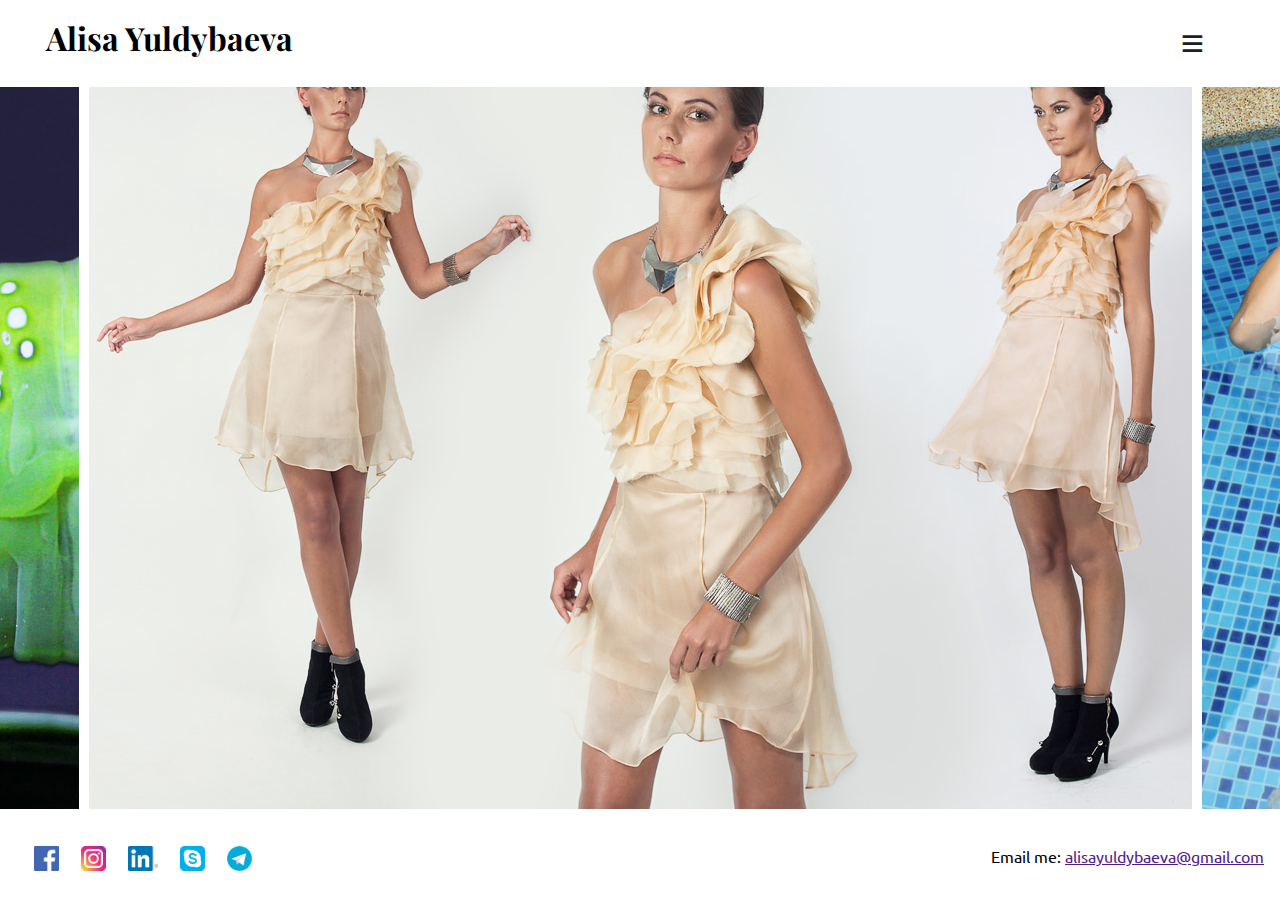
==== about.html @ d860464f "1" ====
<!doctype html>
<html lang="en">
<title>Alisa Yuldybaeva Professional Portfolio</title>

<head>
	<link rel="stylesheet" type="text/css" href="css/stylesheet.css"/>
	<link rel="stylesheet" href="css/owl.carousel.min.css">
	<link rel="stylesheet" href="css/owl.theme.default.min.css">
	<link href="https://fonts.googleapis.com/css?family=Playfair+Display" rel="stylesheet">
	<link href="https://fonts.googleapis.com/css?family=Srisakdi|Ubuntu" rel="stylesheet">
    <title></title>
</head>

<body>
  <header class="header-content">	
		<h1 class="titleay">Alisa Yuldybaeva</h1>
		
		<nav class="nav-container">
			<button class="menu-button"> &#x02261; </button>
			<ul class="navmenu">
					<li>
							<a href="about.html">about</a>
						</li>
						<li>
							<a href="product.html">product</a>
						</li>
						<li>
							<a href="fashion.html">fashion</a>
						</li>
						<li>
							<a href="photojournalism.html">journalism</a>
						</li>
						<li>
							<a href="macro.html">macro</a>
								</li>
						<li>
							<a href="backstage.html">backstage</a>
						</li>
			</ul>
		</nav>
	</header>
	<div id="main">
	 
		<div class="gallery owl-carousel owl-theme" >
			<div class="item" > <img src="images/featured/1.jpg" alt="1" > </div>
			<div class="item" > <img src="images/featured/2.jpg" alt="2" > </div>
			<div class="item" > <img src="images/featured/3.jpg" alt="3" > </div>
			<div class="item" > <img src="images/featured/4.jpg" alt="4" > </div>
			<div class="item" > <img src="images/featured/5.jpg" alt="5" > </div>
			<div class="item" > <img src="images/featured/6.jpg" alt="6" > </div>
			<div class="item" > <img src="images/featured/7.jpg" alt="7" > </div>
			<div class="item" > <img src="images/featured/8.jpg" alt="8" > </div>
			<div class="item" > <img src="images/featured/9.jpg" alt="9" > </div>
			<div class="item" > <img src="images/featured/10.jpg" alt="10" ></div>
		</div>
	
	</div>
	
  	<footer>
		<div class="socialmedia">
			<a href="http://facebook.com/mizarii" class="new-window"><img src="images/icons/f-ogo_RGB_HEX-58.png" alt="Facebook" height="25px"></a>
			<a href="https://www.instagram.com/mizariiphotography/" class="new-window"><img src="images/icons/iconfinder_social_media_applications_3-instagram_4102579.png" alt="Instagram" height="25px"></a>
			<a href="https://www.linkedin.com/in/alisa-yuldybaeva/" class="new-window"><img src="images/icons/In-2C-54px-R.png" alt="LinkedIn" height="25px"></a>
			<a href="skype:alisayuldybaeva?userinfo" class="new-window"><img src="images/icons/iconfinder_social_media_applications_17-skype_4102589.png" alt="Skype" height="25px"></a>
			<a href="https://t.me/mizarii" class="new-window"><img src="images/icons/iconfinder_social_media_applications_19-telegram_4102591.png" alt="Telegram" height="25px"></a>
		</div>
		<div class="email">
			Email me: <a href="">alisayuldybaeva@gmail.com</a>
		</div>
	</footer>
		
	<script src="scripts/jquery.js"></script>
	<script src="scripts/scripts.js"></script>
	<script src="scripts/owl.carousel.min.js"></script>
</body>
</html>
---- css/stylesheet.css ----
* {
    box-sizing: border-box; 
   }
   body {
     margin: 0;
   }
   #main {
     display: flex;
     max-height: 70vh;
     align-items: center;
     margin-top: 15vh;
   }
   #main > article {
     flex: 1;
   }
   #main > nav {
     order: -1;
   }
   header, footer, article {
     padding: 1em;
   }

   header{
    background: rgb(255, 255, 255);
    height: 87px;
    position: fixed;
    top: 0;
    left: 0;
    right: 0;
    z-index: 900;
   }

   .header-content{
    display: flex;
    justify-content: space-between;
    align-items: stretch;
    align-items: center;
   }


   .h1{
    font-family: 'Playfair Display', serif;
   }

   .titleay{
    display: flex;
    flex-direction: column;
    height: 100%;
    align-items: stretch;
    padding-left: 30px;
    font-family: 'Playfair Display', serif;
    z-index: 900;
   }

.nav-container{
  position: relative;
  display: inline-block;
  padding-right: 50px;
  z-index: 1000;
}

.nav-container:hover .navmenu{
  display: block;
  
}

 .menu-button{
    height: 100%;
    width: 100%;
 }

   button{
    background-color: #ffffff;
    color: rgb(32, 32, 32);
    padding: 10px;
    font-size: 40px;
    border: none;
   }

   button:hover {
    background-color: white;
    color: black;
   }


   ul.navmenu {
    list-style-type: none;
    margin: 0;
    padding: 0;
    width: 120px; 
    background-color: #f5f5f0;
    display: none;
    position: absolute;
    min-width: 160px;
    z-index: 1;
    font-family: 'Ubuntu', sans-serif;
  }

  li a {
    display: block;
    color: #000;
    padding: 8px 16px;
    text-decoration: none;
    font-family: 'Ubuntu', sans-serif;
    }

    li a:hover {
      background-color: white;
      color: black;
      font-family: 'Ubuntu', sans-serif;
    }

    .active {
      background-color: #666666;
      color: white;
      font-family: 'Ubuntu', sans-serif;
    }

    .gallery {
      z-index: 1;
    }

    .owl-carousel .owl-wrapper {
      z-index: 2;
      height: 80vh;
    }

  .owl-carousel .owl-item img {
    z-index: 3;
      width: 100%;
    
  }
  
    footer {
      background: white;
      position: fixed;
      height: 70px;
      bottom: 0;
      left: 0;
      right: 0;
      display: flex;
      justify-content: space-between;
      align-items: stretch;
      font-family: 'Ubuntu', sans-serif;
      z-index: 900;
    }

    a.new-window{
      padding-left: 18px;
    }

    a.facebook{
      background: url(/images/icons/f-ogo_RGB_HEX-58.png) 100% 50% no-repeat;
    }

    a.insta{
      background: url(/images/icons/glyph-logo_May2016-150x150.png) 100% 50% no-repeat;
    }

    a.linkedin{
      background: url(images/icons/In-Black-54px-R.png) 100% 50% no-repeat;
    }
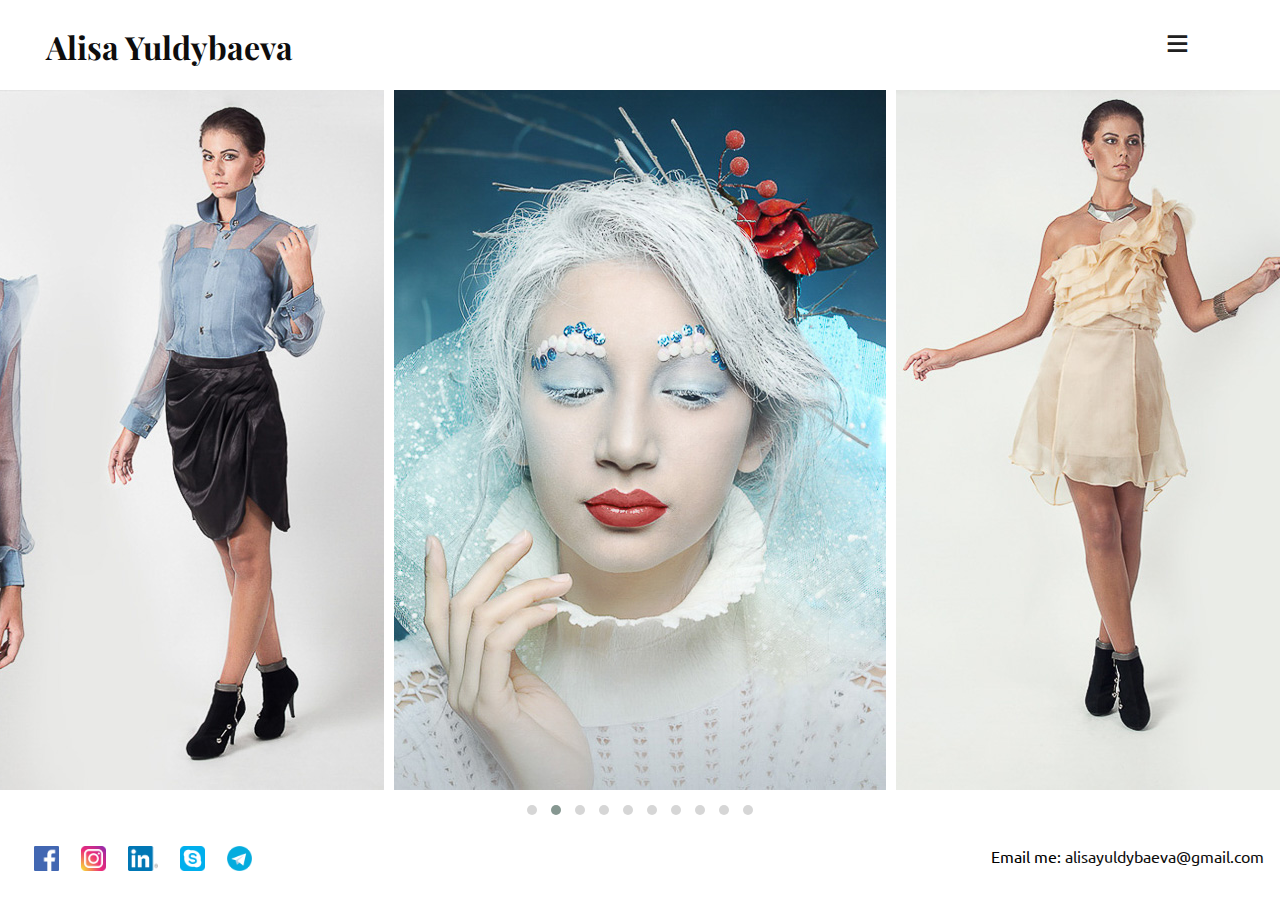
==== commit 08ee037d: "new pages" ====
--- a/about.html
+++ b/about.html
@@ -1,6 +1,6 @@
 <!doctype html>
 <html lang="en">
-<title>Alisa Yuldybaeva Professional Portfolio</title>
+<title>Alisa Yuldybaeva</title>
 
 <head>
 	<link rel="stylesheet" type="text/css" href="css/stylesheet.css"/>
@@ -8,50 +8,57 @@
 	<link rel="stylesheet" href="css/owl.theme.default.min.css">
 	<link href="https://fonts.googleapis.com/css?family=Playfair+Display" rel="stylesheet">
 	<link href="https://fonts.googleapis.com/css?family=Srisakdi|Ubuntu" rel="stylesheet">
+	<meta name="description" content="Professional portfolio of Alisa Yuldybaeva">
+  <meta name="keywords" content="photography,media,visual,design,art,alisa">
+  <meta name="author" content="Alisa Yuldybaeva">
+	<meta name="viewport" content="width=device-width, initial-scale=1.0">
     <title></title>
 </head>
 
 <body>
   <header class="header-content">	
-		<h1 class="titleay">Alisa Yuldybaeva</h1>
+		<a href="index.html"><h1 class="titleay">Alisa Yuldybaeva</h1></a>
 		
 		<nav class="nav-container">
 			<button class="menu-button"> &#x02261; </button>
 			<ul class="navmenu">
-					<li>
-							<a href="about.html">about</a>
-						</li>
-						<li>
-							<a href="product.html">product</a>
-						</li>
-						<li>
-							<a href="fashion.html">fashion</a>
-						</li>
-						<li>
-							<a href="photojournalism.html">journalism</a>
-						</li>
-						<li>
-							<a href="macro.html">macro</a>
-								</li>
-						<li>
-							<a href="backstage.html">backstage</a>
-						</li>
+				<li>
+					<a href="visualdesign.html">visual design</a>
+				</li>
+				<li>
+					<a href="sketchbook.html">sketchbook</a>
+				</li>
+				<li>
+					<a href="product.html">product photography</a>
+				</li>
+				<li>
+					<a href="fashion.html">fashion photography</a>
+				</li>
+				<li>
+					<a href="macro.html">macro</a>
+				</li>
+				<li>
+					<a href="portraits.html">portraits</a>
+				</li>
+				<li>
+					<a href="about.html">about</a>
+				</li>
 			</ul>
 		</nav>
 	</header>
 	<div id="main">
 	 
 		<div class="gallery owl-carousel owl-theme" >
-			<div class="item" > <img src="images/featured/1.jpg" alt="1" > </div>
-			<div class="item" > <img src="images/featured/2.jpg" alt="2" > </div>
-			<div class="item" > <img src="images/featured/3.jpg" alt="3" > </div>
-			<div class="item" > <img src="images/featured/4.jpg" alt="4" > </div>
-			<div class="item" > <img src="images/featured/5.jpg" alt="5" > </div>
-			<div class="item" > <img src="images/featured/6.jpg" alt="6" > </div>
-			<div class="item" > <img src="images/featured/7.jpg" alt="7" > </div>
-			<div class="item" > <img src="images/featured/8.jpg" alt="8" > </div>
-			<div class="item" > <img src="images/featured/9.jpg" alt="9" > </div>
-			<div class="item" > <img src="images/featured/10.jpg" alt="10" ></div>
+			<div class="item" > <picture> <source srcset="images/featured/4-s.jpg" media="(max-height: 800px)"> <img src="images/featured/4-2.jpg" alt="4" >  </picture></div>
+			<div class="item" > <picture> <source srcset="images/featured/5-s.jpg" media="(max-height: 800px)"> <img src="images/featured/5-2.jpg" alt="5" >  </picture></div>
+			<div class="item" > <picture> <source srcset="images/featured/1-s.jpg" media="(max-height: 800px)"> <img src="images/featured/1-2.jpg" alt="1" >  </picture></div>
+			<div class="item" > <picture> <source srcset="images/featured/2-s.jpg" media="(max-height: 800px)"> <img src="images/featured/2-2.jpg" alt="2" >  </picture></div>
+			<div class="item" > <picture> <source srcset="images/featured/3-s.jpg" media="(max-height: 800px)"> <img src="images/featured/3-2.jpg" alt="3" >  </picture></div>
+			<div class="item" > <picture> <source srcset="images/featured/6-s.jpg" media="(max-height: 800px)"> <img src="images/featured/6-2.jpg" alt="6" >  </picture></div>
+			<div class="item" > <picture> <source srcset="images/featured/7-s.jpg" media="(max-height: 800px)"> <img src="images/featured/7-2.jpg" alt="7" >  </picture></div>
+			<div class="item" > <picture> <source srcset="images/featured/8-s.jpg" media="(max-height: 800px)"> <img src="images/featured/8-2.jpg" alt="8" >  </picture></div>
+			<div class="item" > <picture> <source srcset="images/featured/9-s.jpg" media="(max-height: 800px)"> <img src="images/featured/9-2.jpg" alt="9" >  </picture></div>
+			<div class="item" > <picture> <source srcset="images/featured/10-s.jpg" media="(max-height: 800px)"> <img src="images/featured/10-2.jpg" alt="10" ></picture></div>
 		</div>
 	
 	</div>
--- a/css/stylesheet.css
+++ b/css/stylesheet.css
@@ -4,24 +4,25 @@
    body {
      margin: 0;
    }
+
+
    #main {
      display: flex;
-     max-height: 70vh;
      align-items: center;
-     margin-top: 15vh;
-   }
-   #main > article {
-     flex: 1;
-   }
-   #main > nav {
-     order: -1;
-   }
-   header, footer, article {
+     padding-top: 10vh;
+     background-color: white;
+     flex-shrink:1;
+     max-width:100%; 
+     height: auto; 
+     display: block;
+   }
+  
+   header, footer {
      padding: 1em;
    }
 
    header{
-    background: rgb(255, 255, 255);
+    background: white;
     height: 87px;
     position: fixed;
     top: 0;
@@ -42,12 +43,17 @@
     font-family: 'Playfair Display', serif;
    }
 
+   a { color: rgb(14, 13, 13);
+       text-decoration: none;
+     }
+
    .titleay{
     display: flex;
     flex-direction: column;
     height: 100%;
     align-items: stretch;
     padding-left: 30px;
+    padding-top: 5px;
     font-family: 'Playfair Display', serif;
     z-index: 900;
    }
@@ -55,7 +61,7 @@
 .nav-container{
   position: relative;
   display: inline-block;
-  padding-right: 50px;
+  padding-right: 65px;
   z-index: 1000;
 }
 
@@ -120,15 +126,19 @@
       z-index: 1;
     }
 
+    .item{
+      
+    }
+
     .owl-carousel .owl-wrapper {
       z-index: 2;
       height: 80vh;
     }
 
   .owl-carousel .owl-item img {
-    z-index: 3;
+      z-index: 3;
       width: 100%;
-    
+      object-fit: cover;
   }
   
     footer {
@@ -161,4 +171,43 @@
       background: url(images/icons/In-Black-54px-R.png) 100% 50% no-repeat;
     }
 
+    @media only screen and (max-width: 500px)  {
+      header{
+        height: 67px;
+       }
+       .nav-container{
+        padding-right: 0px;
+      }
+       button{
+        padding-right: 0px;
+        padding: 5px;  
+        font-size: 37px;     
+       }
+       ul.navmenu {
+        padding-right: 50px;
+        margin-right: 50px;
+      }
+       .titleay{
+        padding-top: 0px;
+        padding-left: 0px;
+       }
+       footer {
+        height: 70px;
+       }
+    }
+
+    @media only screen and (max-height: 800px)  {
+      header{
+        height: 67px;
+       }
+       .titleay{
+        padding-top: 0px;
+       }
+       footer {
+        height: 53px;
+       }
+    }
+
+  
+
     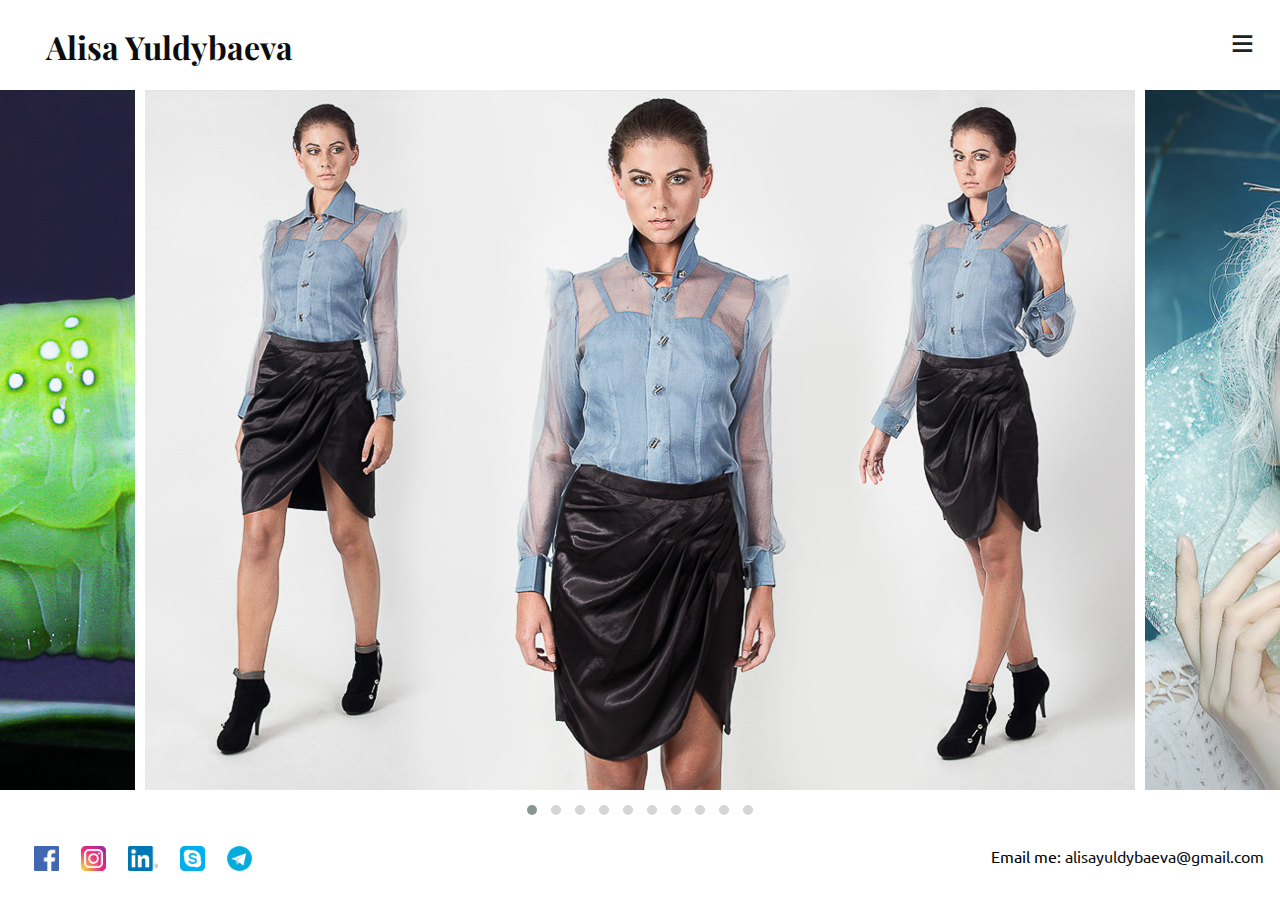
==== commit 508cb914: "corr" ====
--- a/about.html
+++ b/about.html
@@ -41,7 +41,7 @@
 					<a href="portraits.html">portraits</a>
 				</li>
 				<li>
-					<a href="about.html">about</a>
+					<a href="about.html">about me</a>
 				</li>
 			</ul>
 		</nav>
--- a/css/stylesheet.css
+++ b/css/stylesheet.css
@@ -61,7 +61,7 @@
 .nav-container{
   position: relative;
   display: inline-block;
-  padding-right: 65px;
+  padding-right: 10px;
   z-index: 1000;
 }
 
@@ -78,7 +78,8 @@
    button{
     background-color: #ffffff;
     color: rgb(32, 32, 32);
-    padding: 10px;
+    padding: 0px;
+    margin: 0;
     font-size: 40px;
     border: none;
    }
@@ -91,13 +92,15 @@
 
    ul.navmenu {
     list-style-type: none;
+    left:auto;
+    right:0;
     margin: 0;
     padding: 0;
-    width: 120px; 
+    text-align: right;
     background-color: #f5f5f0;
     display: none;
     position: absolute;
-    min-width: 160px;
+    min-width: 130px;
     z-index: 1;
     font-family: 'Ubuntu', sans-serif;
   }
@@ -183,17 +186,19 @@
         padding: 5px;  
         font-size: 37px;     
        }
-       ul.navmenu {
-        padding-right: 50px;
-        margin-right: 50px;
-      }
        .titleay{
         padding-top: 0px;
         padding-left: 0px;
        }
        footer {
-        height: 70px;
-       }
+        min-height: 80px;
+        flex-wrap: wrap;
+        justify-content: space-evenly;
+       }
+       a.new-window{
+        padding-left: auto;
+      }
+
     }
 
     @media only screen and (max-height: 800px)  {
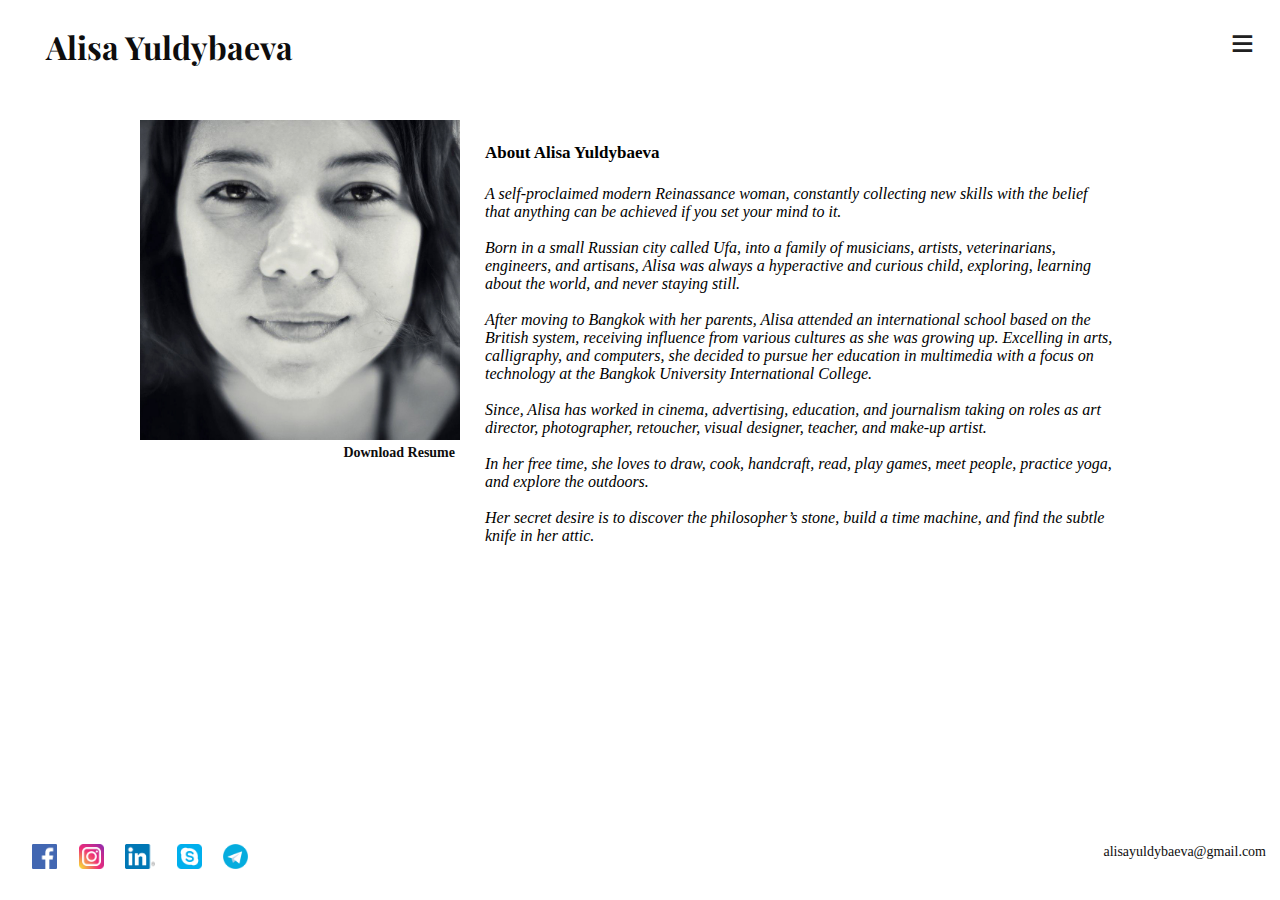
==== commit fdc94cd8: "1" ====
--- a/about.html
+++ b/about.html
@@ -8,6 +8,7 @@
 	<link rel="stylesheet" href="css/owl.theme.default.min.css">
 	<link href="https://fonts.googleapis.com/css?family=Playfair+Display" rel="stylesheet">
 	<link href="https://fonts.googleapis.com/css?family=Srisakdi|Ubuntu" rel="stylesheet">
+	<link href="https://fonts.googleapis.com/css?family=M+PLUS+1p:500" rel="stylesheet">
 	<meta name="description" content="Professional portfolio of Alisa Yuldybaeva">
   <meta name="keywords" content="photography,media,visual,design,art,alisa">
   <meta name="author" content="Alisa Yuldybaeva">
@@ -25,42 +26,52 @@
 				<li>
 					<a href="visualdesign.html">visual design</a>
 				</li>
+				<hr>
 				<li>
 					<a href="sketchbook.html">sketchbook</a>
 				</li>
+				<hr>
 				<li>
 					<a href="product.html">product photography</a>
 				</li>
+				<hr>
 				<li>
 					<a href="fashion.html">fashion photography</a>
 				</li>
+				<hr>
 				<li>
 					<a href="macro.html">macro</a>
 				</li>
+				<hr>
 				<li>
 					<a href="portraits.html">portraits</a>
 				</li>
+				<hr>
 				<li>
 					<a href="about.html">about me</a>
 				</li>
 			</ul>
 		</nav>
 	</header>
-	<div id="main">
-	 
-		<div class="gallery owl-carousel owl-theme" >
-			<div class="item" > <picture> <source srcset="images/featured/4-s.jpg" media="(max-height: 800px)"> <img src="images/featured/4-2.jpg" alt="4" >  </picture></div>
-			<div class="item" > <picture> <source srcset="images/featured/5-s.jpg" media="(max-height: 800px)"> <img src="images/featured/5-2.jpg" alt="5" >  </picture></div>
-			<div class="item" > <picture> <source srcset="images/featured/1-s.jpg" media="(max-height: 800px)"> <img src="images/featured/1-2.jpg" alt="1" >  </picture></div>
-			<div class="item" > <picture> <source srcset="images/featured/2-s.jpg" media="(max-height: 800px)"> <img src="images/featured/2-2.jpg" alt="2" >  </picture></div>
-			<div class="item" > <picture> <source srcset="images/featured/3-s.jpg" media="(max-height: 800px)"> <img src="images/featured/3-2.jpg" alt="3" >  </picture></div>
-			<div class="item" > <picture> <source srcset="images/featured/6-s.jpg" media="(max-height: 800px)"> <img src="images/featured/6-2.jpg" alt="6" >  </picture></div>
-			<div class="item" > <picture> <source srcset="images/featured/7-s.jpg" media="(max-height: 800px)"> <img src="images/featured/7-2.jpg" alt="7" >  </picture></div>
-			<div class="item" > <picture> <source srcset="images/featured/8-s.jpg" media="(max-height: 800px)"> <img src="images/featured/8-2.jpg" alt="8" >  </picture></div>
-			<div class="item" > <picture> <source srcset="images/featured/9-s.jpg" media="(max-height: 800px)"> <img src="images/featured/9-2.jpg" alt="9" >  </picture></div>
-			<div class="item" > <picture> <source srcset="images/featured/10-s.jpg" media="(max-height: 800px)"> <img src="images/featured/10-2.jpg" alt="10" ></picture></div>
+	<div class="a_main">
+		<div class="a_right">
+			<h4>About Alisa Yuldybaeva</h4> <p>A self-proclaimed modern Reinassance woman, constantly collecting new skills with the belief that anything can be achieved if you set your mind to it. <br><br>
+
+					Born in a small Russian city called Ufa, into a family of musicians, artists, veterinarians, engineers, and artisans, Alisa was always a hyperactive and curious child, exploring, learning about the world, and never staying still. <br><br>
+					
+					After moving to Bangkok with her parents, Alisa attended an international school based on the British system, receiving influence from various cultures as she was growing up. Excelling in arts, calligraphy, and computers, she decided to pursue her education in multimedia with a focus on technology at the Bangkok University International College. <br><br>
+					
+					Since, Alisa has worked in cinema, advertising, education, and journalism taking on roles as art director, photographer, retoucher, visual designer, teacher, and make-up artist.  <br><br>
+					
+					In her free time, she loves to draw, cook, handcraft, read, play games, meet people, practice yoga, and explore the outdoors.<br><br>
+					
+					Her secret desire is to discover the philosopher’s stone, build a time machine, and find the subtle knife in her attic. <br><br>
+					</p>
 		</div>
-	
+		<div class="a_left">
+			<div class="a_pic">  </div>
+			<div class="a_links"> <a href="url">Download Resume</a></div>
+		</div>
 	</div>
 	
   	<footer>
@@ -72,7 +83,7 @@
 			<a href="https://t.me/mizarii" class="new-window"><img src="images/icons/iconfinder_social_media_applications_19-telegram_4102591.png" alt="Telegram" height="25px"></a>
 		</div>
 		<div class="email">
-			Email me: <a href="">alisayuldybaeva@gmail.com</a>
+			 <a href="">alisayuldybaeva@gmail.com</a>
 		</div>
 	</footer>
 		
--- a/css/stylesheet.css
+++ b/css/stylesheet.css
@@ -12,9 +12,10 @@
      padding-top: 10vh;
      background-color: white;
      flex-shrink:1;
-     max-width:100%; 
-     height: auto; 
+     max-width: 100vw; 
+     height: 100vh; 
      display: block;
+     align-content: center;
    }
   
    header, footer {
@@ -89,48 +90,115 @@
     color: black;
    }
 
+  hr {
+    border-width: 1px;
+    width: 100%;
+    background-color: rgb(197, 196, 196);
+    margin-top: 0;
+    margin-bottom: 0;
+  }
 
    ul.navmenu {
     list-style-type: none;
-    left:auto;
+    left: auto;
     right:0;
     margin: 0;
     padding: 0;
-    text-align: right;
+    text-align: left;
     background-color: #f5f5f0;
     display: none;
     position: absolute;
-    min-width: 130px;
+    min-width: 150px;
     z-index: 1;
-    font-family: 'Ubuntu', sans-serif;
+    font-family: 'Montserrat', sans-serif;
   }
 
   li a {
     display: block;
     color: #000;
     padding: 8px 16px;
+    margin-left: 5px;
     text-decoration: none;
-    font-family: 'Ubuntu', sans-serif;
+    font-family: 'Montserrat', sans-serif;
     }
 
     li a:hover {
       background-color: white;
       color: black;
-      font-family: 'Ubuntu', sans-serif;
+      font-family: 'Montserrat', sans-serif;
     }
 
     .active {
       background-color: #666666;
       color: white;
-      font-family: 'Ubuntu', sans-serif;
+      font-family: 'Montserrat', sans-serif;
     }
 
     .gallery {
       z-index: 1;
     }
 
-    .item{
-      
+    .a_main {
+      display: flex;
+      /*background-color: aqua;*/
+      max-width: 1100px;
+      margin: 100px auto 0 auto;
+      padding: 20px 50px 60px 50px;
+      flex-wrap: wrap;
+    }
+
+    .a_left {
+      display: flex;
+      flex-direction: column;
+      flex-wrap: wrap;
+      flex: 1;
+      order: 1;
+      align-items: flex-end;
+    }
+
+    .a_right {
+      /*background-color: #666666;*/
+      flex: 3;
+      order: 2;
+      margin: 0 25px;
+      min-width: 200px;
+    }
+
+    .a_right p {
+      font-family: Georgia;
+      font-style: italic;
+      font-size: 16px;
+    }
+    .a_right h4 {
+      font-family: Georgia;
+      font-style: normal;
+      font-weight: bold;
+      font-size: 17px;
+    }
+
+    .a_pic {
+      background-image: url("../images/about/1.jpg");
+      background-size: cover;
+      height: 320px;
+      min-width: 320px;
+    }
+
+    .a_links {
+      display: flex;
+      flex-direction: row;
+      justify-content: space-between;
+      align-items: center;
+      font-family: Georgia;
+      font-style: bold;
+      font-size: 13px;
+      margin: 5px 5px;
+    }
+
+    .a_links a {
+      font-family: Georgia;
+      font-weight: bold;
+      font-size: 14px;
+      text-decoration: none;
     }
 
     .owl-carousel .owl-wrapper {
@@ -154,7 +222,8 @@
       display: flex;
       justify-content: space-between;
       align-items: stretch;
-      font-family: 'Ubuntu', sans-serif;
+      font-family: Georgia;
+      font-size: 14px;
       z-index: 900;
     }
 
@@ -198,7 +267,18 @@
        a.new-window{
         padding-left: auto;
       }
-
+      .a_main {
+        flex-direction: column;
+       }
+       .a_pic {
+        margin: 10px;
+      }
+      .a_links {
+        margin: 0 15px;
+      }
+      .a_left {
+        align-items: center;
+      }
     }
 
     @media only screen and (max-height: 800px)  {
@@ -211,6 +291,18 @@
        footer {
         height: 53px;
        }
+       .a_main {
+        max-width: 1200px;
+      }
+       .a_pic {
+        margin: 10px;
+      }
+      .a_links {
+        margin: 0 15px;
+      }
+      .a_left {
+        align-items: center;
+      }
     }
 
   
